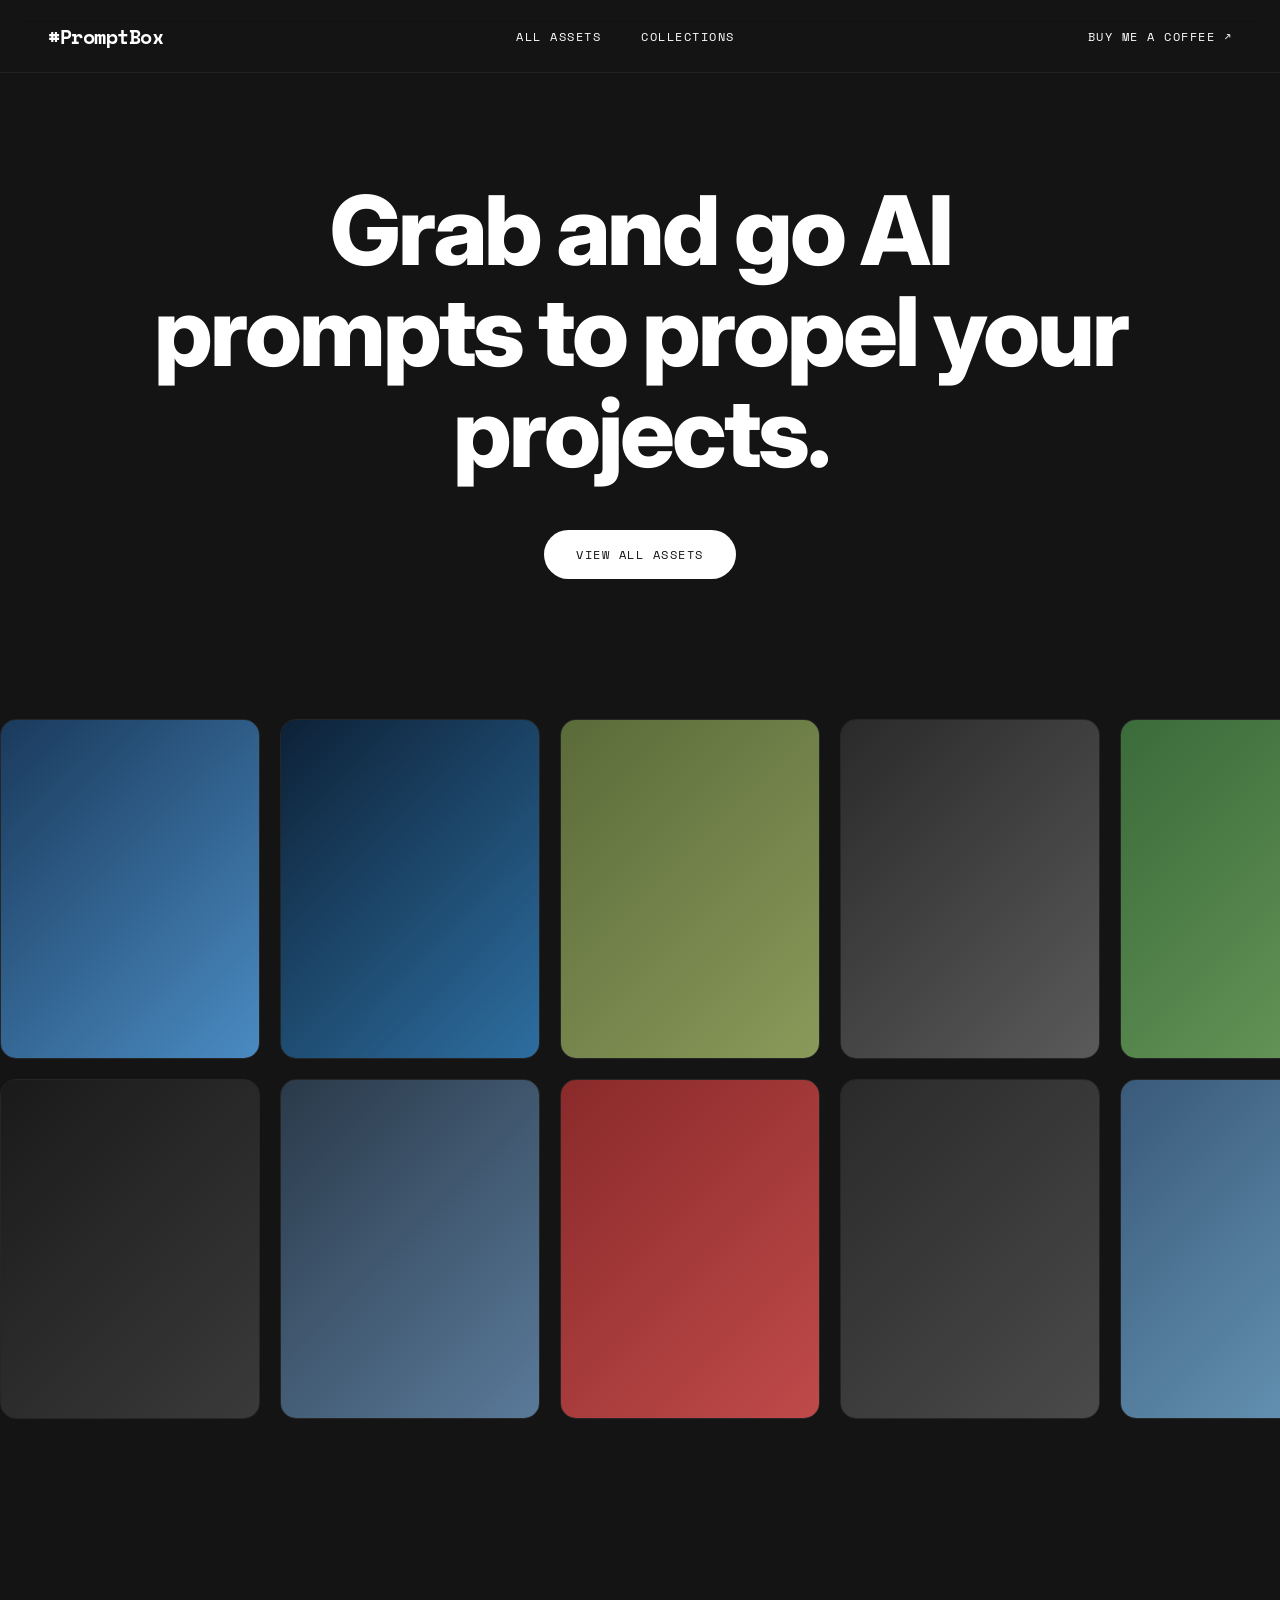
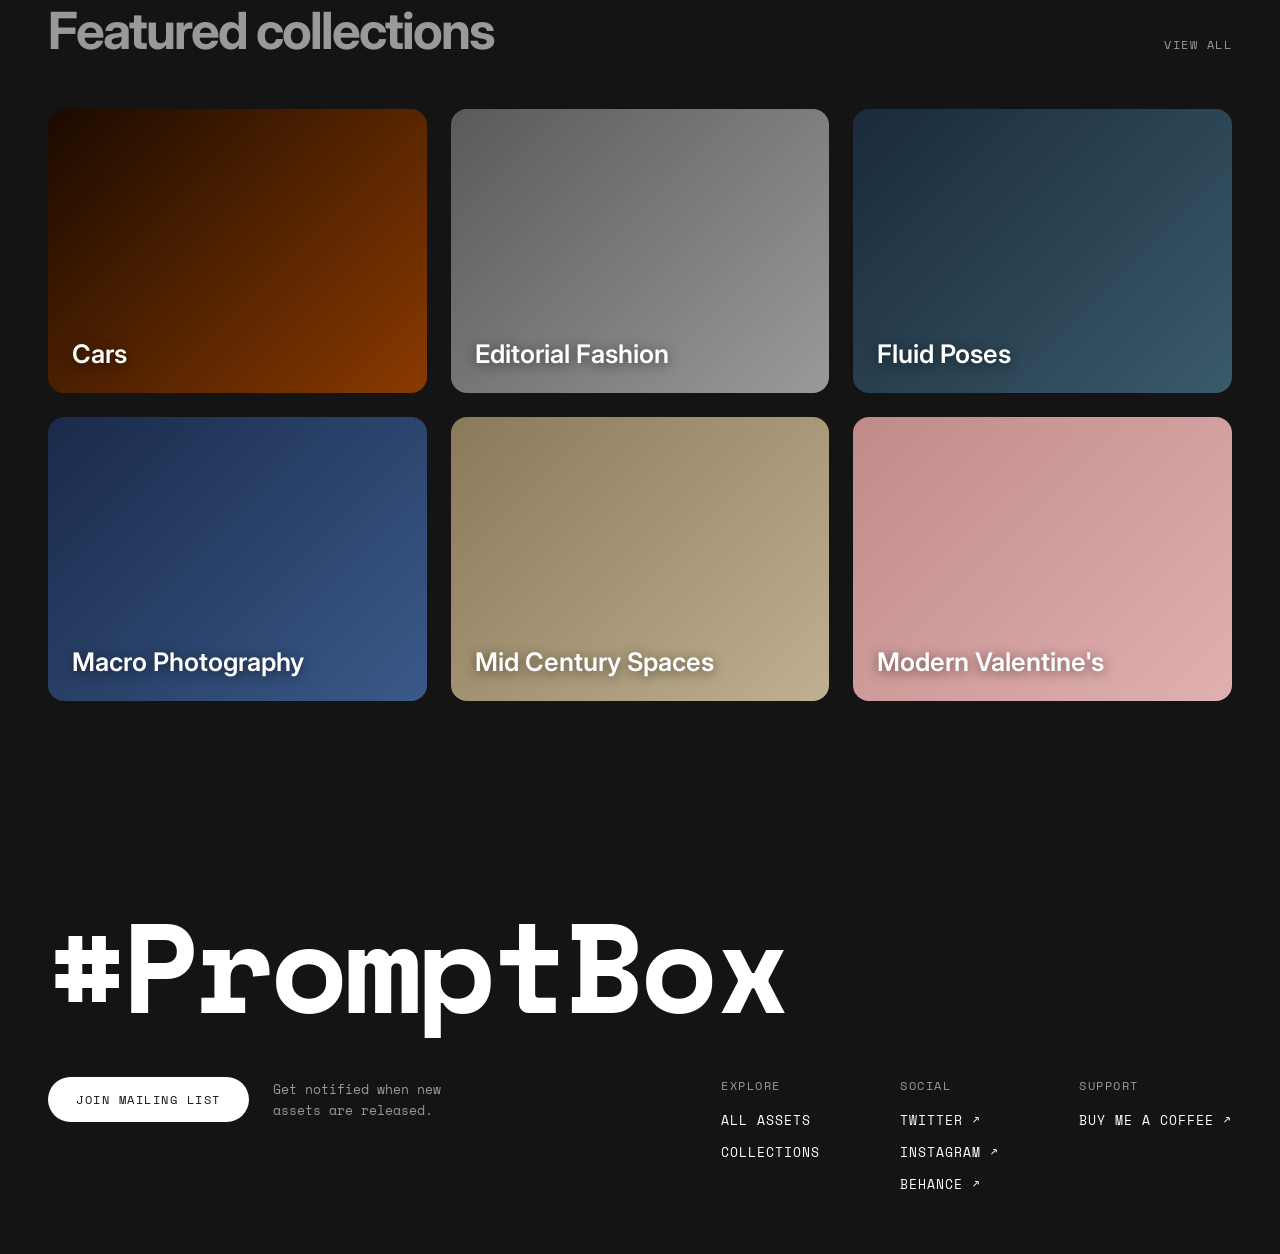
==== index.html @ 65571449 "Initial commit" ====
<!DOCTYPE html>
<html lang="en">
<head>
  <meta charset="UTF-8">
  <meta name="viewport" content="width=device-width, initial-scale=1.0">
  <title>PromptBox</title>
  <link rel="stylesheet" href="styles.css">
  <link rel="preconnect" href="https://fonts.googleapis.com">
  <link rel="preconnect" href="https://fonts.gstatic.com" crossorigin>
  <link href="https://fonts.googleapis.com/css2?family=Inter:wght@400;500;600;700;800;900&family=Space+Mono:wght@400;700&display=swap" rel="stylesheet">
</head>
<body>

  <!-- Navigation -->
  <nav class="navbar">
    <div class="nav-container">
      <a href="#" class="nav-logo">#PromptBox</a>
      <div class="nav-links">
        <a href="#" class="nav-link">ALL ASSETS</a>
        <a href="#" class="nav-link">COLLECTIONS</a>
      </div>
      <a href="#" class="nav-link nav-cta">BUY ME A COFFEE &#8599;</a>
    </div>
  </nav>

  <!-- Hero Section -->
  <section class="hero">
    <div class="hero-content">
      <h1 class="hero-title">Grab and go AI prompts to propel your projects.</h1>
      <a href="#" class="btn-primary">VIEW ALL ASSETS</a>
    </div>
  </section>

  <!-- Gallery Section - Row 1 (scrolling left) -->
  <section class="gallery">
    <div class="gallery-row gallery-row-1">
      <div class="gallery-track track-left">
        <div class="gallery-item"><div class="gallery-placeholder" style="background: linear-gradient(135deg, #1a3a5c, #4a8bc2);"></div></div>
        <div class="gallery-item"><div class="gallery-placeholder" style="background: linear-gradient(135deg, #0d2137, #2d6ea0);"></div></div>
        <div class="gallery-item gallery-item"><div class="gallery-placeholder" style="background: linear-gradient(135deg, #5a6b3a, #8a9a5a);"></div></div>
        <div class="gallery-item"><div class="gallery-placeholder" style="background: linear-gradient(135deg, #2a2a2a, #5a5a5a);"></div></div>
        <div class="gallery-item gallery-item"><div class="gallery-placeholder" style="background: linear-gradient(135deg, #3a6b3a, #6a9a5a);"></div></div>
        <div class="gallery-item"><div class="gallery-placeholder" style="background: linear-gradient(135deg, #4a3a2a, #7a6a5a);"></div></div>
        <!-- Duplicates for infinite scroll -->
        <div class="gallery-item"><div class="gallery-placeholder" style="background: linear-gradient(135deg, #1a3a5c, #4a8bc2);"></div></div>
        <div class="gallery-item"><div class="gallery-placeholder" style="background: linear-gradient(135deg, #0d2137, #2d6ea0);"></div></div>
        <div class="gallery-item gallery-item"><div class="gallery-placeholder" style="background: linear-gradient(135deg, #5a6b3a, #8a9a5a);"></div></div>
        <div class="gallery-item"><div class="gallery-placeholder" style="background: linear-gradient(135deg, #2a2a2a, #5a5a5a);"></div></div>
        <div class="gallery-item gallery-item"><div class="gallery-placeholder" style="background: linear-gradient(135deg, #3a6b3a, #6a9a5a);"></div></div>
        <div class="gallery-item"><div class="gallery-placeholder" style="background: linear-gradient(135deg, #4a3a2a, #7a6a5a);"></div></div>
      </div>
    </div>

    <!-- Gallery Section - Row 2 (scrolling right) -->
    <div class="gallery-row gallery-row-2">
      <div class="gallery-track track-right">
        <div class="gallery-item gallery-item"><div class="gallery-placeholder" style="background: linear-gradient(135deg, #1a1a1a, #3a3a3a);"></div></div>
        <div class="gallery-item"><div class="gallery-placeholder" style="background: linear-gradient(135deg, #2a3a4a, #5a7a9a);"></div></div>
        <div class="gallery-item gallery-item"><div class="gallery-placeholder" style="background: linear-gradient(135deg, #8a2a2a, #c04a4a);"></div></div>
        <div class="gallery-item"><div class="gallery-placeholder" style="background: linear-gradient(135deg, #2a2a2a, #4a4a4a);"></div></div>
        <div class="gallery-item"><div class="gallery-placeholder" style="background: linear-gradient(135deg, #3a5a7a, #6a9aba);"></div></div>
        <div class="gallery-item gallery-item"><div class="gallery-placeholder" style="background: linear-gradient(135deg, #5a3a5a, #8a6a8a);"></div></div>
        <!-- Duplicates for infinite scroll -->
        <div class="gallery-item gallery-item"><div class="gallery-placeholder" style="background: linear-gradient(135deg, #1a1a1a, #3a3a3a);"></div></div>
        <div class="gallery-item"><div class="gallery-placeholder" style="background: linear-gradient(135deg, #2a3a4a, #5a7a9a);"></div></div>
        <div class="gallery-item gallery-item"><div class="gallery-placeholder" style="background: linear-gradient(135deg, #8a2a2a, #c04a4a);"></div></div>
        <div class="gallery-item"><div class="gallery-placeholder" style="background: linear-gradient(135deg, #2a2a2a, #4a4a4a);"></div></div>
        <div class="gallery-item"><div class="gallery-placeholder" style="background: linear-gradient(135deg, #3a5a7a, #6a9aba);"></div></div>
        <div class="gallery-item gallery-item"><div class="gallery-placeholder" style="background: linear-gradient(135deg, #5a3a5a, #8a6a8a);"></div></div>
      </div>
    </div>
  </section>

  <!-- Featured Collections -->
  <section class="featured-collections">
    <div class="collections-header">
      <h2 class="collections-title">Featured collections</h2>
      <a href="#" class="collections-view-all">VIEW ALL</a>
    </div>
    <div class="collections-grid">
      <a href="#" class="collection-card">
        <div class="collection-image" style="background: linear-gradient(135deg, #1a0a00, #8a3a00);"></div>
        <span class="collection-label">Cars</span>
      </a>
      <a href="#" class="collection-card">
        <div class="collection-image" style="background: linear-gradient(135deg, #5a5a5a, #9a9a9a);"></div>
        <span class="collection-label">Editorial Fashion</span>
      </a>
      <a href="#" class="collection-card">
        <div class="collection-image" style="background: linear-gradient(135deg, #1a2a3a, #3a5a6a);"></div>
        <span class="collection-label">Fluid Poses</span>
      </a>
      <a href="#" class="collection-card">
        <div class="collection-image" style="background: linear-gradient(135deg, #1a2a4a, #3a5a8a);"></div>
        <span class="collection-label">Macro Photography</span>
      </a>
      <a href="#" class="collection-card">
        <div class="collection-image" style="background: linear-gradient(135deg, #8a7a5a, #c0b090);"></div>
        <span class="collection-label">Mid Century Spaces</span>
      </a>
      <a href="#" class="collection-card">
        <div class="collection-image" style="background: linear-gradient(135deg, #c08a8a, #e0b0b0);"></div>
        <span class="collection-label">Modern Valentine's</span>
      </a>
    </div>
  </section>

  <!-- Footer -->
  <footer class="footer">
    <div class="footer-top">
      <h2 class="footer-logo">#PromptBox</h2>
    </div>
    <div class="footer-bottom">
      <div class="footer-left">
        <a href="#" class="btn-secondary">JOIN MAILING LIST</a>
        <p class="footer-desc">Get notified when new<br>assets are released.</p>
      </div>
      <div class="footer-columns">
        <div class="footer-col">
          <h3 class="footer-col-title">EXPLORE</h3>
          <a href="#" class="footer-link">ALL ASSETS</a>
          <a href="#" class="footer-link">COLLECTIONS</a>
        </div>
        <div class="footer-col">
          <h3 class="footer-col-title">SOCIAL</h3>
          <a href="#" class="footer-link">TWITTER &#8599;</a>
          <a href="#" class="footer-link">INSTAGRAM &#8599;</a>
          <a href="#" class="footer-link">BEHANCE &#8599;</a>
        </div>
        <div class="footer-col">
          <h3 class="footer-col-title">SUPPORT</h3>
          <a href="#" class="footer-link">BUY ME A COFFEE &#8599;</a>
        </div>
      </div>
    </div>
  </footer>

</body>
</html>
---- styles.css ----
/* Reset & Base */
*, *::before, *::after {
  margin: 0;
  padding: 0;
  box-sizing: border-box;
}

:root {
  --bg-primary: #141414;
  --bg-secondary: #1a1a1a;
  --text-primary: #ffffff;
  --text-secondary: #999999;
  --border-color: #2a2a2a;
  --card-bg: #1e1e1e;
  --font-mono: 'Space Mono', monospace;
  --font-sans: 'Inter', -apple-system, BlinkMacSystemFont, sans-serif;
}

html {
  scroll-behavior: smooth;
}

body {
  background-color: var(--bg-primary);
  color: var(--text-primary);
  font-family: var(--font-sans);
  overflow-x: hidden;
  -webkit-font-smoothing: antialiased;
  -moz-osx-font-smoothing: grayscale;
}

a {
  text-decoration: none;
  color: inherit;
}

/* ========================
   NAVIGATION
   ======================== */
.navbar {
  position: fixed;
  top: 0;
  left: 0;
  right: 0;
  z-index: 1000;
  background: rgba(20, 20, 20, 0.85);
  backdrop-filter: blur(12px);
  -webkit-backdrop-filter: blur(12px);
  border-bottom: 1px solid rgba(255, 255, 255, 0.06);
}

.nav-container {
  max-width: 1400px;
  margin: 0 auto;
  padding: 0 48px;
  height: 72px;
  display: flex;
  align-items: center;
  justify-content: space-between;
}

.nav-logo {
  font-family: var(--font-mono);
  font-size: 20px;
  font-weight: 700;
  letter-spacing: -0.5px;
  color: var(--text-primary);
}

.nav-links {
  display: flex;
  gap: 40px;
}

.nav-link {
  font-family: var(--font-mono);
  font-size: 12px;
  font-weight: 400;
  letter-spacing: 1.5px;
  color: var(--text-primary);
  transition: opacity 0.2s;
}

.nav-link:hover {
  opacity: 0.7;
}

.nav-cta {
  font-family: var(--font-mono);
}

/* ========================
   HERO SECTION
   ======================== */
.hero {
  padding: 180px 48px 100px;
  display: flex;
  justify-content: center;
  text-align: center;
}

.hero-content {
  max-width: 1000px;
}

.hero-title {
  font-family: var(--font-sans);
  font-size: clamp(48px, 7.5vw, 96px);
  font-weight: 800;
  line-height: 1.05;
  letter-spacing: -3px;
  color: var(--text-primary);
  margin-bottom: 48px;
}

.btn-primary {
  display: inline-block;
  font-family: var(--font-mono);
  font-size: 12px;
  font-weight: 400;
  letter-spacing: 1.5px;
  padding: 16px 32px;
  background: var(--text-primary);
  color: var(--bg-primary);
  border-radius: 100px;
  transition: transform 0.2s, opacity 0.2s;
}

.btn-primary:hover {
  transform: scale(1.03);
  opacity: 0.9;
}

/* ========================
   GALLERY SECTION
   ======================== */
.gallery {
  padding: 40px 0 80px;
  overflow: hidden;
}

.gallery-row {
  overflow: hidden;
  margin-bottom: 20px;
}

.gallery-track {
  display: flex;
  gap: 20px;
  width: max-content;
}

.track-left {
  animation: scrollLeft 40s linear infinite;
}

.track-right {
  animation: scrollRight 40s linear infinite;
}

@keyframes scrollLeft {
  0% { transform: translateX(0); }
  100% { transform: translateX(-50%); }
}

@keyframes scrollRight {
  0% { transform: translateX(-50%); }
  100% { transform: translateX(0); }
}

.gallery-item {
  flex-shrink: 0;
  width: 260px;
  height: 340px;
  border-radius: 16px;
  overflow: hidden;
  border: 1px solid rgba(255, 255, 255, 0.08);
}

.gallery-placeholder {
  width: 100%;
  height: 100%;
  object-fit: cover;
}

/* ========================
   FEATURED COLLECTIONS
   ======================== */
.featured-collections {
  padding: 80px 48px 120px;
  max-width: 1400px;
  margin: 0 auto;
}

.collections-header {
  display: flex;
  align-items: baseline;
  justify-content: space-between;
  margin-bottom: 48px;
}

.collections-title {
  font-family: var(--font-sans);
  font-size: clamp(36px, 4vw, 56px);
  font-weight: 700;
  letter-spacing: -2px;
  color: var(--text-secondary);
}

.collections-view-all {
  font-family: var(--font-mono);
  font-size: 12px;
  letter-spacing: 1.5px;
  color: var(--text-secondary);
  transition: color 0.2s;
}

.collections-view-all:hover {
  color: var(--text-primary);
}

.collections-grid {
  display: grid;
  grid-template-columns: repeat(3, 1fr);
  gap: 24px;
}

.collection-card {
  position: relative;
  border-radius: 16px;
  overflow: hidden;
  aspect-ratio: 4 / 3;
  display: block;
  transition: transform 0.3s;
}

.collection-card:hover {
  transform: scale(1.02);
}

.collection-image {
  width: 100%;
  height: 100%;
  object-fit: cover;
}

.collection-label {
  position: absolute;
  bottom: 24px;
  left: 24px;
  font-family: var(--font-sans);
  font-size: clamp(18px, 2vw, 28px);
  font-weight: 600;
  color: var(--text-primary);
  text-shadow: 0 2px 12px rgba(0, 0, 0, 0.5);
}

/* ========================
   FOOTER
   ======================== */
.footer {
  padding: 80px 48px 60px;
  max-width: 1400px;
  margin: 0 auto;
}

.footer-top {
  margin-bottom: 48px;
}

.footer-logo {
  font-family: var(--font-mono);
  font-size: clamp(60px, 10vw, 140px);
  font-weight: 700;
  letter-spacing: -4px;
  color: var(--text-primary);
  line-height: 1;
}

.footer-bottom {
  display: flex;
  justify-content: space-between;
  align-items: flex-start;
  gap: 40px;
}

.footer-left {
  display: flex;
  align-items: center;
  gap: 24px;
}

.btn-secondary {
  display: inline-block;
  font-family: var(--font-mono);
  font-size: 12px;
  font-weight: 400;
  letter-spacing: 1.5px;
  padding: 14px 28px;
  background: var(--text-primary);
  color: var(--bg-primary);
  border-radius: 100px;
  transition: transform 0.2s, opacity 0.2s;
}

.btn-secondary:hover {
  transform: scale(1.03);
  opacity: 0.9;
}

.footer-desc {
  font-family: var(--font-mono);
  font-size: 13px;
  line-height: 1.6;
  color: var(--text-secondary);
}

.footer-columns {
  display: flex;
  gap: 80px;
}

.footer-col {
  display: flex;
  flex-direction: column;
  gap: 12px;
}

.footer-col-title {
  font-family: var(--font-mono);
  font-size: 12px;
  font-weight: 400;
  letter-spacing: 1.5px;
  color: var(--text-secondary);
  margin-bottom: 4px;
}

.footer-link {
  font-family: var(--font-mono);
  font-size: 13px;
  letter-spacing: 1px;
  color: var(--text-primary);
  transition: opacity 0.2s;
}

.footer-link:hover {
  opacity: 0.7;
}

/* ========================
   RESPONSIVE
   ======================== */
@media (max-width: 1024px) {
  .collections-grid {
    grid-template-columns: repeat(2, 1fr);
  }

  .footer-bottom {
    flex-direction: column;
    gap: 48px;
  }

  .footer-columns {
    gap: 48px;
  }
}

@media (max-width: 768px) {
  .nav-container {
    padding: 0 24px;
  }

  .nav-links {
    gap: 24px;
  }

  .hero {
    padding: 140px 24px 60px;
  }

  .hero-title {
    letter-spacing: -2px;
  }

  .featured-collections {
    padding: 60px 24px 80px;
  }

  .collections-grid {
    grid-template-columns: 1fr;
  }

  .footer {
    padding: 60px 24px 40px;
  }

  .footer-left {
    flex-direction: column;
    align-items: flex-start;
  }

  .footer-columns {
    flex-direction: column;
    gap: 32px;
  }

  .gallery-item {
    width: 160px;
    height: 220px;
  }

}

@media (max-width: 480px) {
  .nav-cta {
    display: none;
  }

  .nav-links {
    gap: 16px;
  }

  .nav-link {
    font-size: 10px;
  }
}
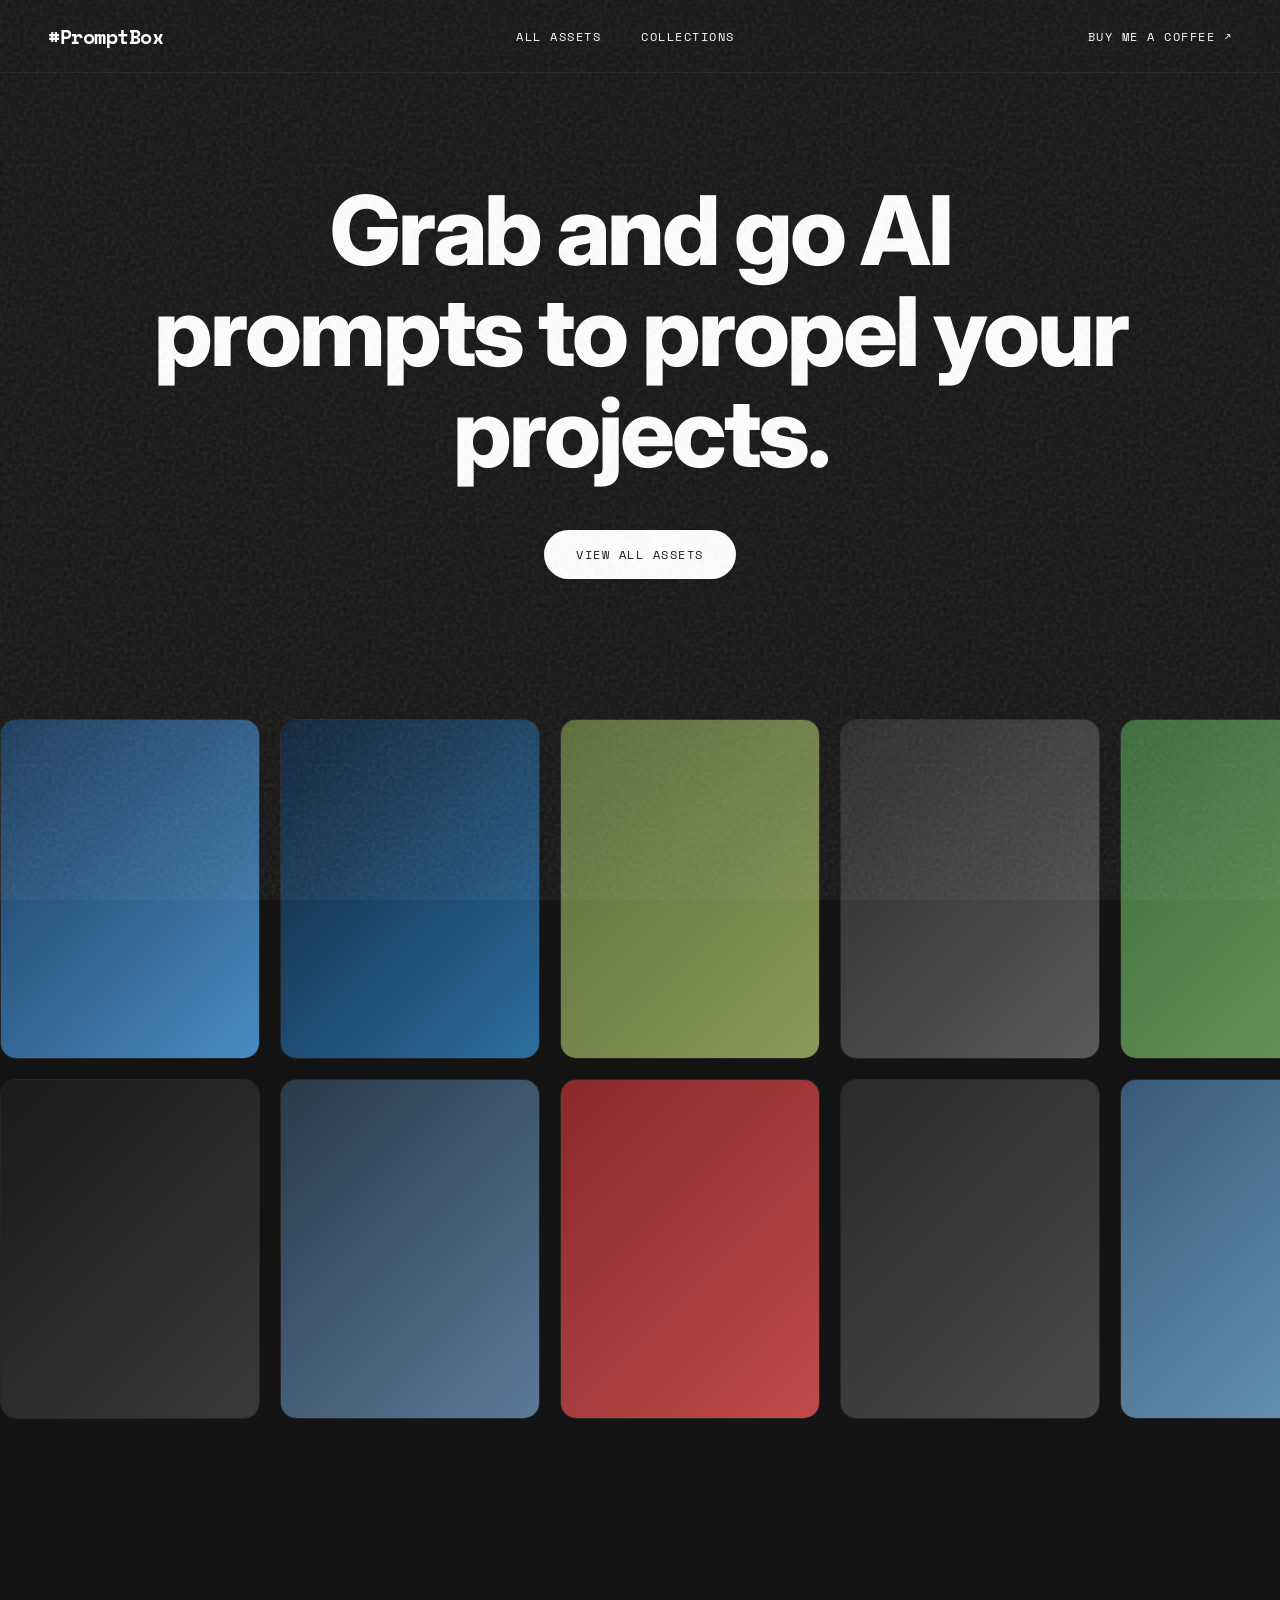
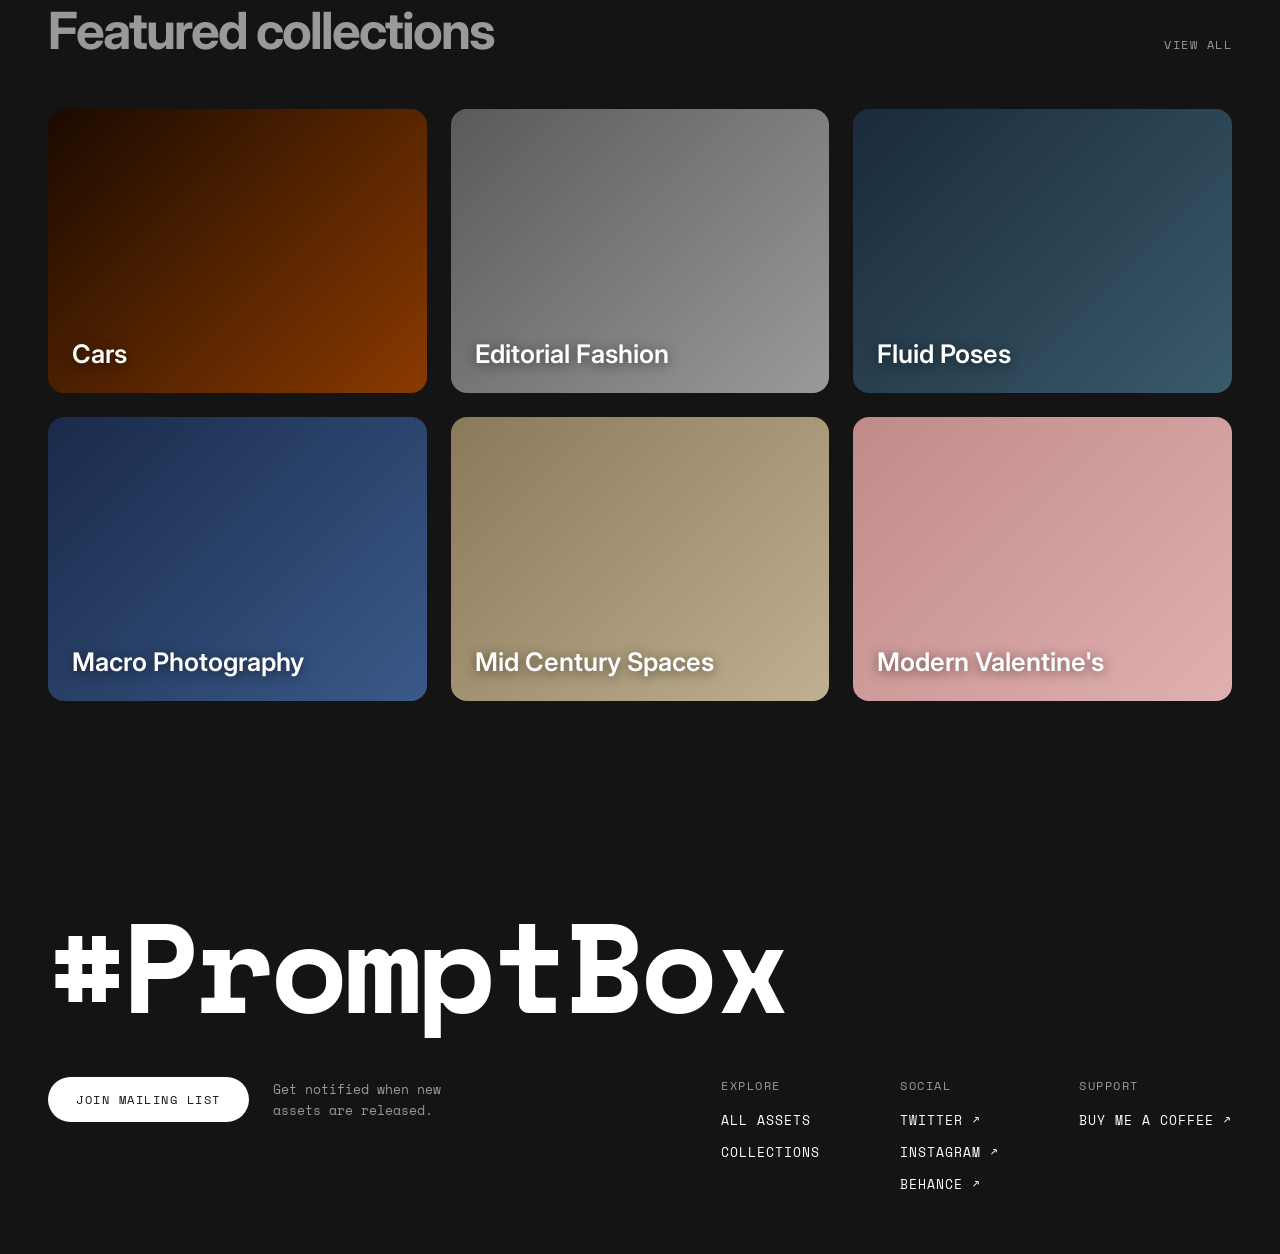
==== commit ea15e2d6: "grain" ====
--- a/index.html
+++ b/index.html
@@ -10,6 +10,9 @@
   <link href="https://fonts.googleapis.com/css2?family=Inter:wght@400;500;600;700;800;900&family=Space+Mono:wght@400;700&display=swap" rel="stylesheet">
 </head>
 <body>
+
+  <!-- Noise overlay -->
+  <div class="noise-overlay" aria-hidden="true"></div>
 
   <!-- Navigation -->
   <nav class="navbar">
--- a/styles.css
+++ b/styles.css
@@ -14,6 +14,20 @@
   --card-bg: #1e1e1e;
   --font-mono: 'Space Mono', monospace;
   --font-sans: 'Inter', -apple-system, BlinkMacSystemFont, sans-serif;
+}
+
+/* ========================
+   NOISE OVERLAY
+   ======================== */
+.noise-overlay {
+  position: fixed;
+  inset: 0;
+  z-index: 9999;
+  pointer-events: none;
+  opacity: 0.12;
+  background-image: url("data:image/svg+xml,%3Csvg xmlns='http://www.w3.org/2000/svg'%3E%3Cfilter id='noise'%3E%3CfeTurbulence type='fractalNoise' baseFrequency='0.25' numOctaves='4' stitchTiles='stitch'/%3E%3CfeColorMatrix type='saturate' values='0'/%3E%3C/filter%3E%3Crect width='100%25' height='100%25' filter='url(%23noise)'/%3E%3C/svg%3E");
+  background-repeat: repeat;
+  background-size: 300px 300px;
 }
 
 html {
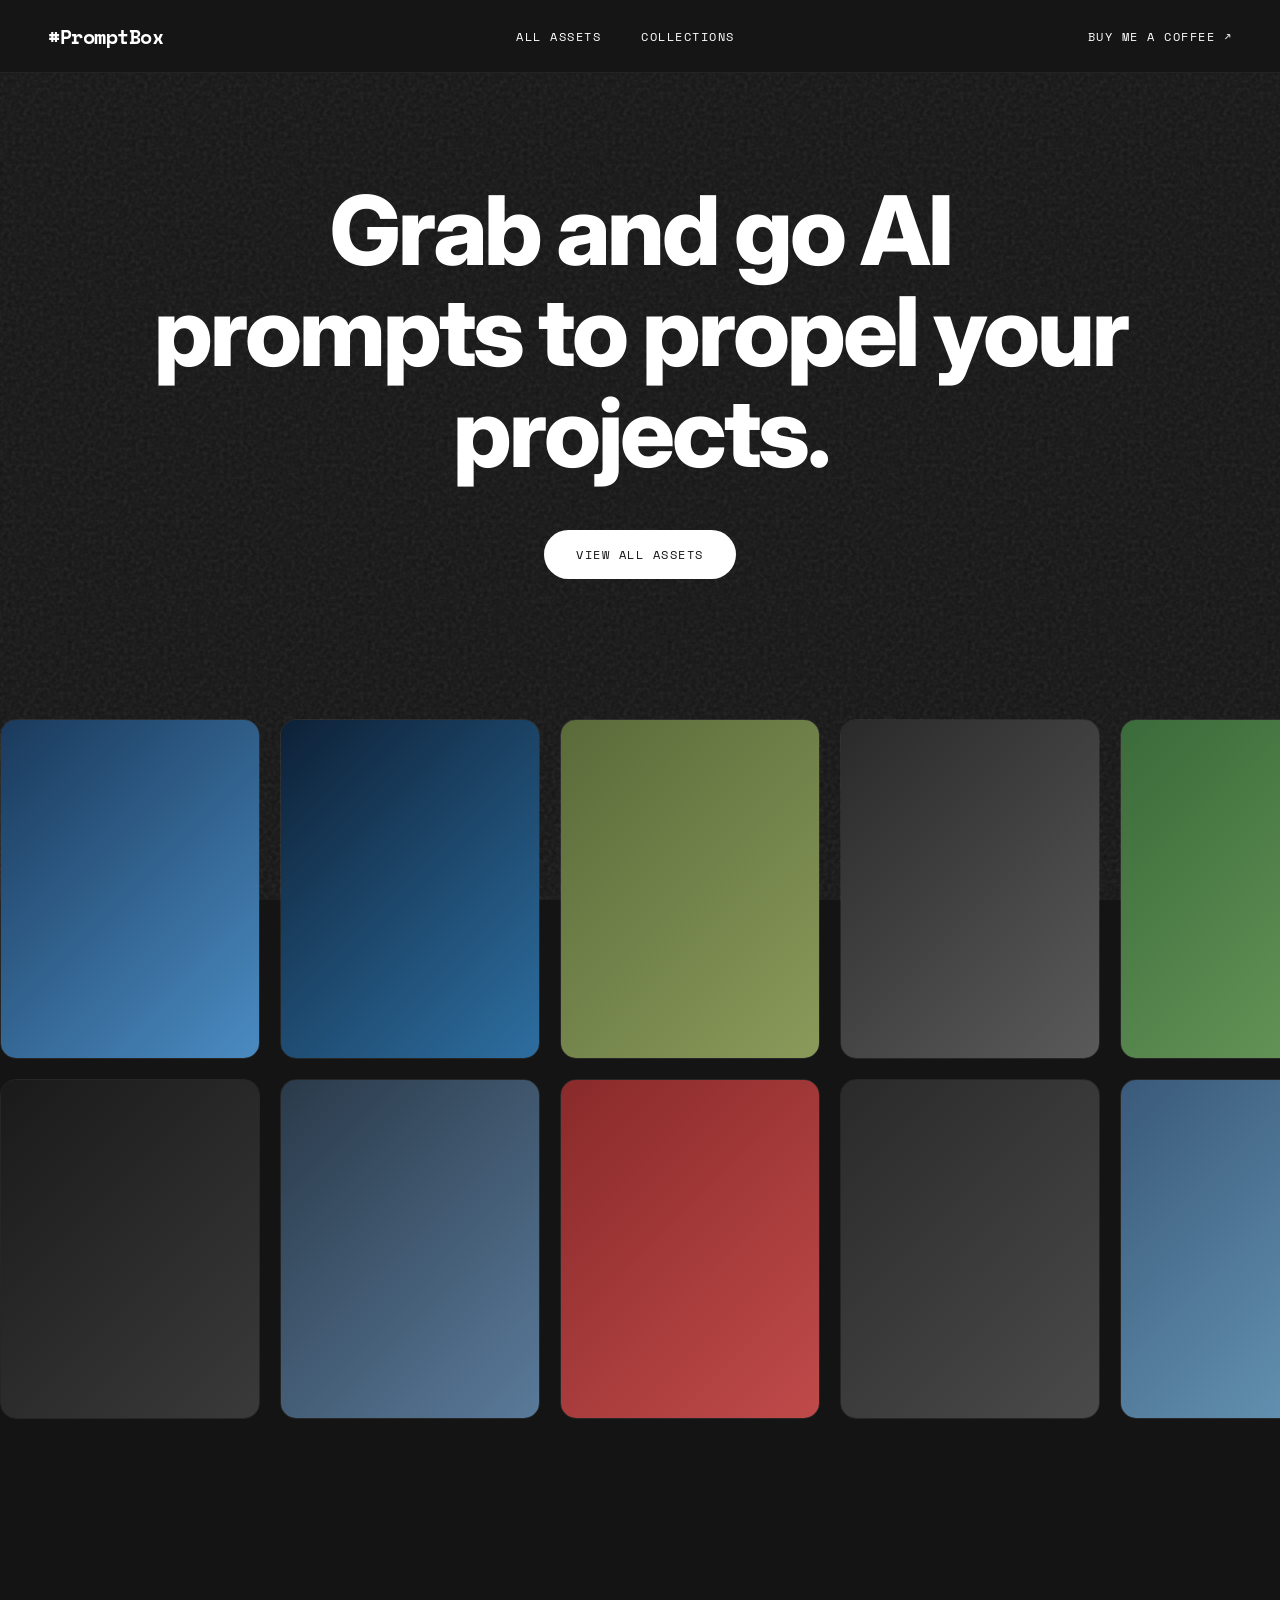
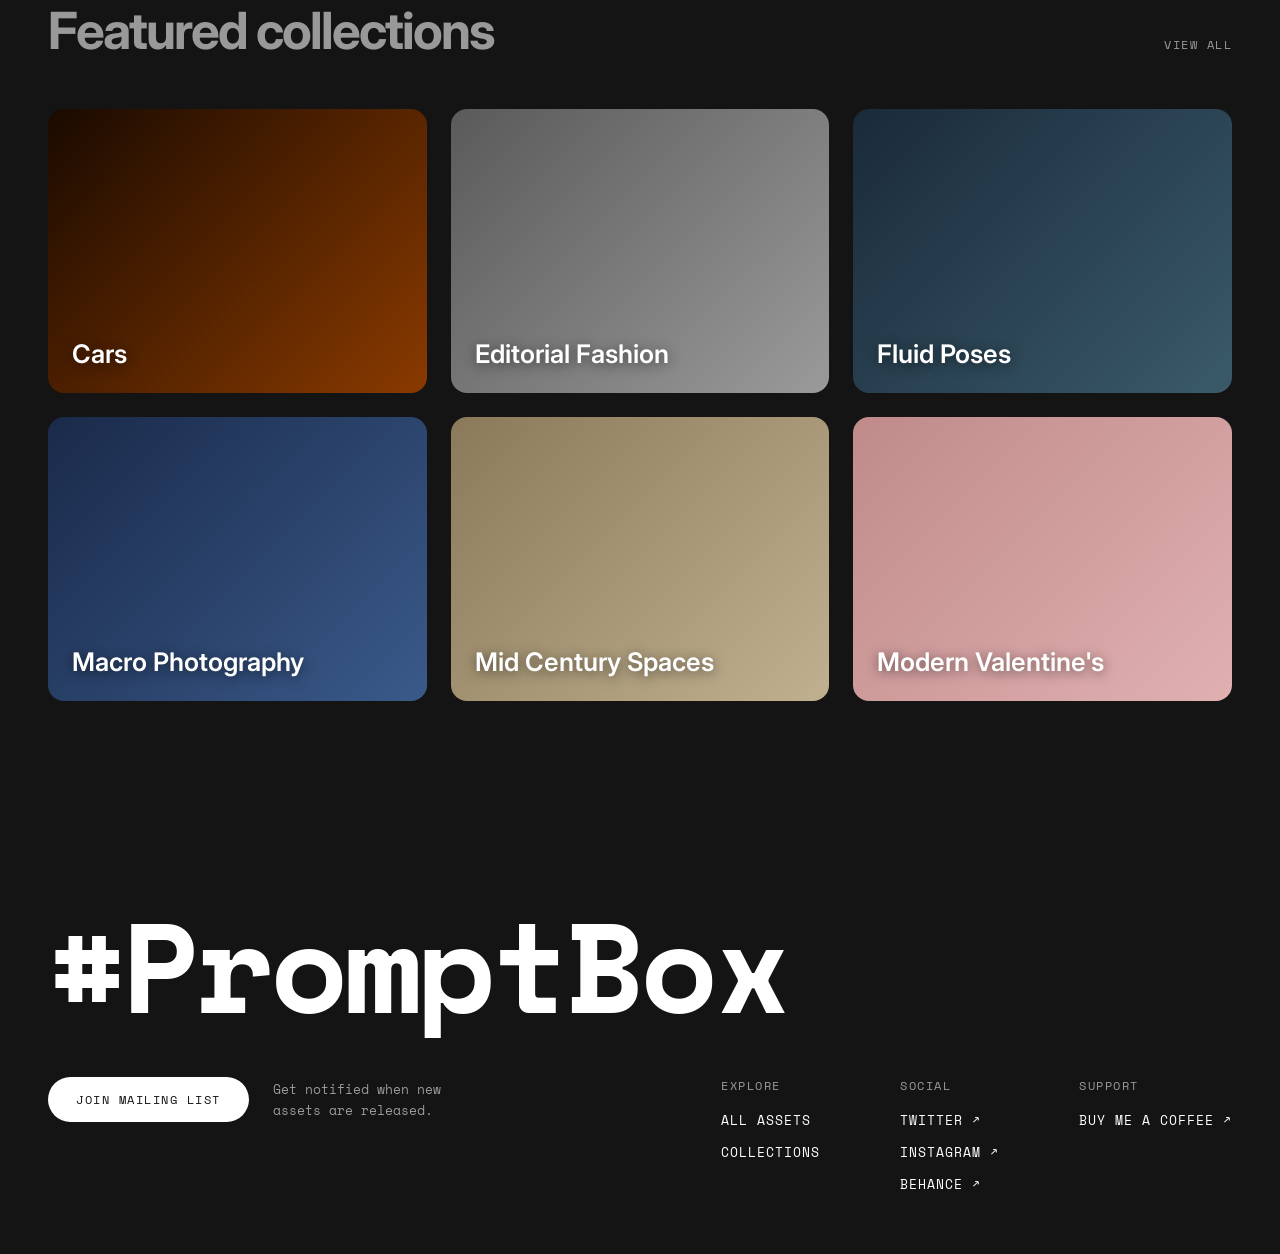
==== commit 9a0fb2ec: "m" ====
--- a/index.html
+++ b/index.html
@@ -17,10 +17,10 @@
   <!-- Navigation -->
   <nav class="navbar">
     <div class="nav-container">
-      <a href="#" class="nav-logo">#PromptBox</a>
+      <a href="index.html" class="nav-logo">#PromptBox</a>
       <div class="nav-links">
-        <a href="#" class="nav-link">ALL ASSETS</a>
-        <a href="#" class="nav-link">COLLECTIONS</a>
+        <a href="index.html" class="nav-link">ALL ASSETS</a>
+        <a href="collections.html" class="nav-link">COLLECTIONS</a>
       </div>
       <a href="#" class="nav-link nav-cta">BUY ME A COFFEE &#8599;</a>
     </div>
@@ -78,7 +78,7 @@
   <section class="featured-collections">
     <div class="collections-header">
       <h2 class="collections-title">Featured collections</h2>
-      <a href="#" class="collections-view-all">VIEW ALL</a>
+      <a href="collections.html" class="collections-view-all">VIEW ALL</a>
     </div>
     <div class="collections-grid">
       <a href="#" class="collection-card">
@@ -121,8 +121,8 @@
       <div class="footer-columns">
         <div class="footer-col">
           <h3 class="footer-col-title">EXPLORE</h3>
-          <a href="#" class="footer-link">ALL ASSETS</a>
-          <a href="#" class="footer-link">COLLECTIONS</a>
+          <a href="index.html" class="footer-link">ALL ASSETS</a>
+          <a href="collections.html" class="footer-link">COLLECTIONS</a>
         </div>
         <div class="footer-col">
           <h3 class="footer-col-title">SOCIAL</h3>
--- a/styles.css
+++ b/styles.css
@@ -22,7 +22,7 @@
 .noise-overlay {
   position: fixed;
   inset: 0;
-  z-index: 9999;
+  z-index: -1;
   pointer-events: none;
   opacity: 0.12;
   background-image: url("data:image/svg+xml,%3Csvg xmlns='http://www.w3.org/2000/svg'%3E%3Cfilter id='noise'%3E%3CfeTurbulence type='fractalNoise' baseFrequency='0.25' numOctaves='4' stitchTiles='stitch'/%3E%3CfeColorMatrix type='saturate' values='0'/%3E%3C/filter%3E%3Crect width='100%25' height='100%25' filter='url(%23noise)'/%3E%3C/svg%3E");
@@ -270,6 +270,60 @@
 }
 
 /* ========================
+   ALL COLLECTIONS PAGE
+   ======================== */
+.all-collections {
+  padding: 160px 48px 120px;
+  max-width: 1400px;
+  margin: 0 auto;
+}
+
+.all-collections-title {
+  font-family: var(--font-sans);
+  font-size: clamp(36px, 4vw, 60px);
+  font-weight: 700;
+  letter-spacing: -2px;
+  color: var(--text-primary);
+  margin-bottom: 48px;
+}
+
+.all-collections-grid {
+  display: grid;
+  grid-template-columns: repeat(3, 1fr);
+  gap: 20px;
+}
+
+.all-collection-card {
+  position: relative;
+  border-radius: 16px;
+  overflow: hidden;
+  aspect-ratio: 13 / 6;
+  display: block;
+  transition: transform 0.3s;
+}
+
+.all-collection-card:hover {
+  transform: scale(1.02);
+}
+
+.all-collection-image {
+  width: 100%;
+  height: 100%;
+  object-fit: cover;
+}
+
+.all-collection-label {
+  position: absolute;
+  bottom: 20px;
+  left: 20px;
+  font-family: var(--font-sans);
+  font-size: clamp(16px, 1.6vw, 24px);
+  font-weight: 600;
+  color: var(--text-primary);
+  text-shadow: 0 2px 12px rgba(0, 0, 0, 0.5);
+}
+
+/* ========================
    FOOTER
    ======================== */
 .footer {
@@ -404,6 +458,14 @@
     grid-template-columns: 1fr;
   }
 
+  .all-collections {
+    padding: 120px 24px 80px;
+  }
+
+  .all-collections-grid {
+    grid-template-columns: 1fr;
+  }
+
   .footer {
     padding: 60px 24px 40px;
   }
